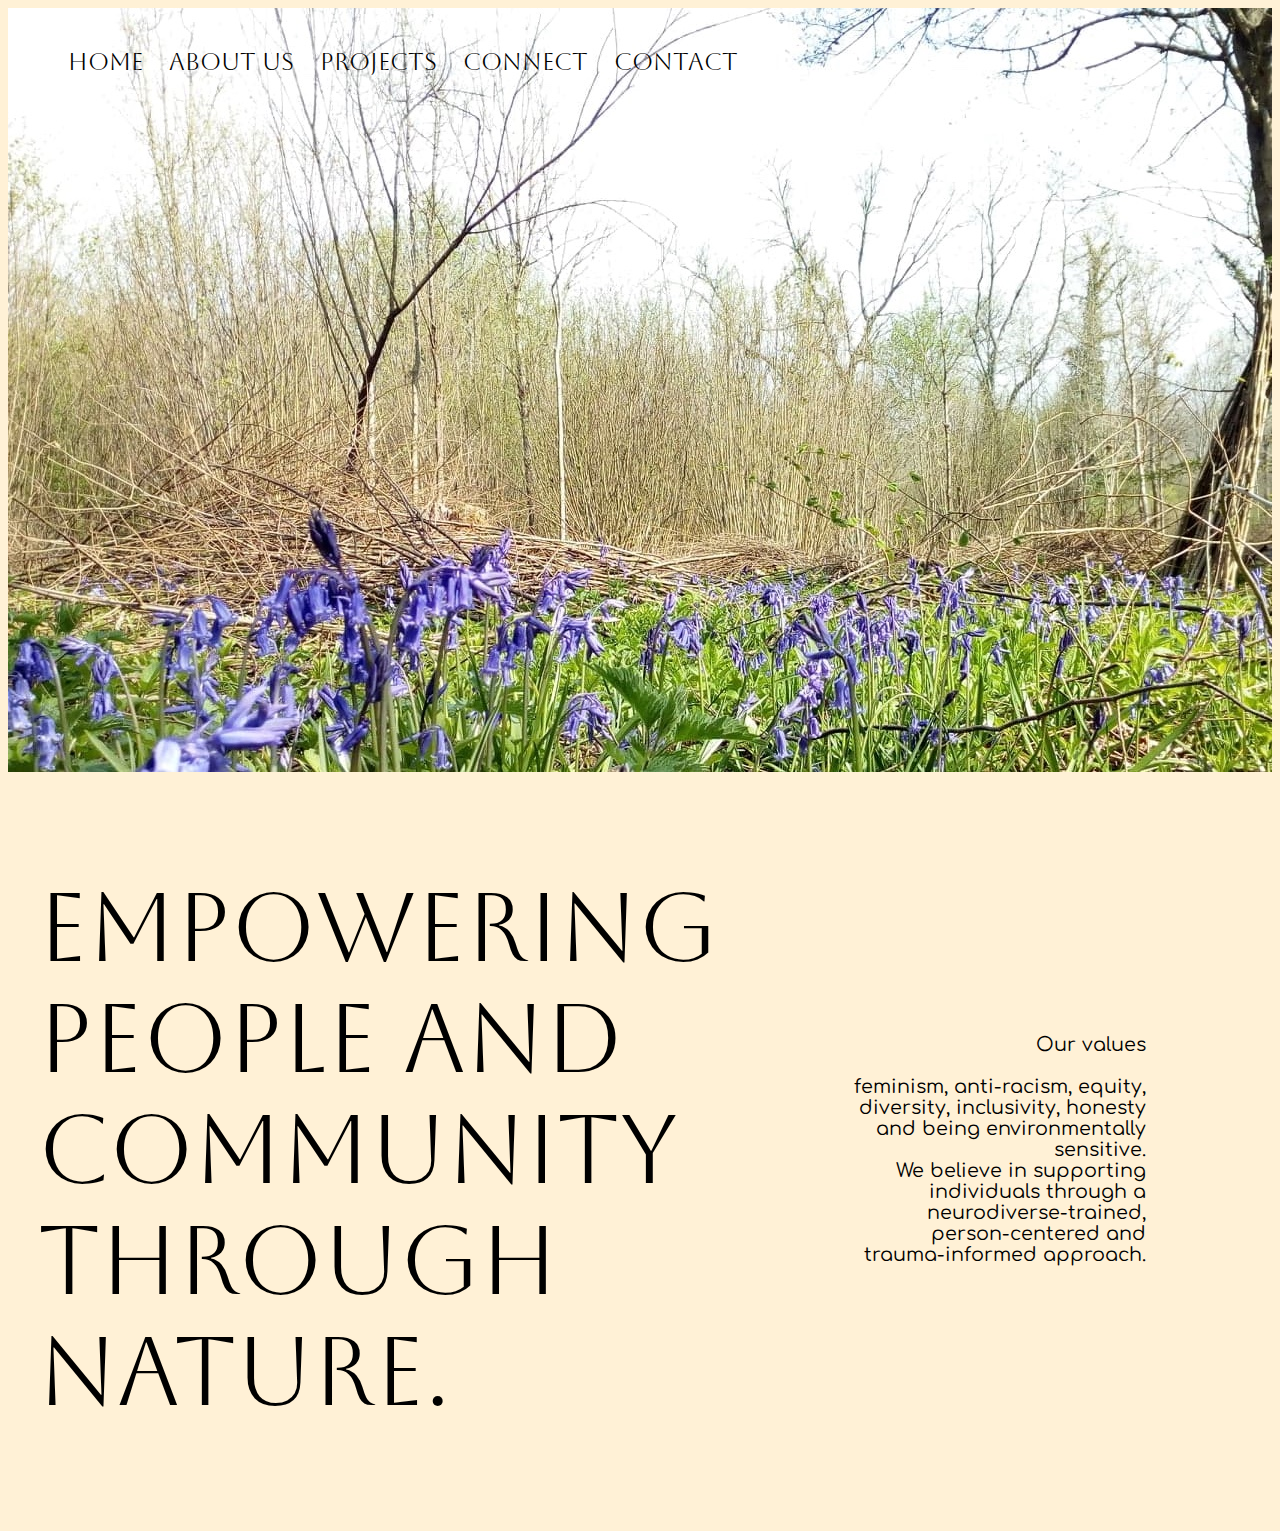
==== index.html @ cedff798 "Finished most of front page" ====
<!DOCTYPE html>
<html lang="en">

<head>
    <meta charset="UTF-8">
    <meta http-equiv="X-UA-Compatible" content="IE=edge">
    <meta name="viewport" content="width=device-width, initial-scale=1.0">
    <link rel="stylesheet" type="text/css" href="resources/style.css">
    <title>NurtureWild - Insert something here</title>

    <link rel="preconnect" href="https://fonts.googleapis.com">
    <link rel="preconnect" href="https://fonts.gstatic.com" crossorigin>
    <link href="https://fonts.googleapis.com/css2?family=Aboreto&family=Comfortaa:wght@700&display=swap"
        rel="stylesheet">
</head>

<body>

    <header>
        <!-- <h2>Nature Wild CIC</h2> -->
    </header>

    <header class="mainimg">

        <img src="resources/images/banner.jpg" alt="NurtureWild" />
        <!-- <div class="hometext">NurtureWild CIC</div> -->
        <nav class="navbar">

            <ul>
                <li>Home</li>
                <li>About Us</li>
                <li>Projects</li>
                <li>Connect</li>
                <li>Contact</li>
            </ul>

        </nav>



    </header>


    <div class="content">

        <section class="statement">
            <p>Empowering people and community through nature.</p>


        </section>



        <section class="values">

            <!-- <img src="resources/images/croppedtin.jpg" alt="NurtureWild" /> -->


            <p>

                Our values<br><br> feminism, anti-racism, equity, diversity, inclusivity, honesty
                and being
                environmentally sensitive.
                <br>We believe in supporting individuals through a neurodiverse-trained, person-centered and
                trauma-informed
                approach.
            </p>

            <!-- <p>
                NurtureWild is a newly developed CIC that was established in November 2021 due to noticing a growing
                need to
                link people to nature and a lack of services that support mental health and wellbeing. The Covid 19
                pandemic
                enhanced a lot of the issues that we were already observing and so we decided to take action.
            </p>

            <p>
                At NurtureWild, our vision is to tackle the issues that affect individuals, communities and the natural
                environment. We are determined to address these through facilitating connection to the natural world,
                integrating the sharing and learning of land skills and heritage crafts with wellbeing to motivate
                reciprocal
                work which benefits people and their environment.
                At the moment, we are working on our local community in the Bristol, South Gloucestershire and
                Gloucestershire
                areas.
            </p> -->


        </section>

    </div>

    <!-- <section>
        <h1>Testimonials</h1>
        <div class="testimonial-container">
            <div class="testimonial">
                <img src="resources/images/img-placeholder.png" alt="">
                <h3>Testimony 1</h3>
                <p>Lorem ipsum dolor sit, amet consectetur adipisicing elit. Modi deserunt earum nesciunt perferendis
                    harum ducimus ex vel maiores ullam repellendus, perspiciatis placeat eos error repudiandae omnis
                    rerum dignissimos quod reiciendis.
                </p>
            </div>
            <div class="testimonial">
                <img src="resources/images/img-placeholder.png" alt="">
                <h3>Testimony 2</h3>
                <p>Lorem ipsum dolor sit amet consectetur adipisicing elit. Aliquam sint amet quasi expedita enim. Totam
                    tempora laboriosam eveniet quos? Molestiae recusandae repellat, ullam nisi doloremque debitis
                    dolorum similique explicabo est.</p>
            </div>
            <div class="testimonial">
                <img src="resources/images/img-placeholder.png" alt="">
                <h3>Testimony 3</h3>
                <p>Lorem ipsum dolor sit amet consectetur adipisicing elit. Facilis ratione aspernatur excepturi
                    mollitia sunt deleniti deserunt, incidunt corrupti sequi dolorem magni aliquid voluptatem eius nam
                    accusantium explicabo assumenda praesentium repellendus.</p>
            </div>
        </div>

        <h1>Find out More</h1>

    </section> -->


    <!-- <footer class="mainimg">

        <img src="resources/images/placeholder-banner.jpg" alt="NurtureWild" />


    </footer> -->

</body>

</html>
---- resources/style.css ----
.navbar {
    float: right;
}

body {
    background-color: #FFF1D6;
}

ul {
    list-style-type: none;
    margin: 0;
    padding: 0;
}

li {
    display: inline;
    padding-inline: 10px;
}

.mainimg {
    position: relative;
    text-align: center;
    overflow: hidden;
}

.mainimg img {}

.mainimg .navbar {
    position: absolute;
    top: 40px;
    left: 50px;
    font-size: 1.5em;
    font-family: 'Aboreto', cursive;


}

.mainimg .hometext {
    position: absolute;
    bottom: 260px;
    left: 200px;
    font-size: 6.5em;
}

.content {
    display: flex;
}

.statement {
    font-size: 6em;
    /* background: #C46559; */
    width: 100%;
    display: flex;
    justify-content: center;
    align-content: center;
    font-family: 'Aboreto', cursive;
    padding-left: 30px;
}


.values {
    font-size: 1.2em;
    /* background: #C46559; */
    width: 100%;
    display: flex;
    justify-content: center;
    align-items: center;
    padding-left: 10%;
    padding-right: 10%;
    text-align: right;
    font-family: 'Comfortaa', cursive;
}

.values img {
    width: 100%;
}

.values .p {}

.project-container {
    display: flex;
    flex-wrap: wrap;
    justify-content: center;
}

.project img {
    width: 300px;
    height: 400px;
}

.project {
    text-align: center;
    flex-direction: column;
    align-items: center;
    width: 400px;
    height: 650px;
    padding: 20px;
}


.testimonial-container {
    display: flex;
    flex-wrap: wrap;
    justify-content: center;
}

.testimonial img {
    width: 300px;
    height: 400px;
}

.testimonial {
    text-align: center;
    flex-direction: column;
    align-items: center;
    width: 400px;
    height: 650px;
    padding: 20px;
}
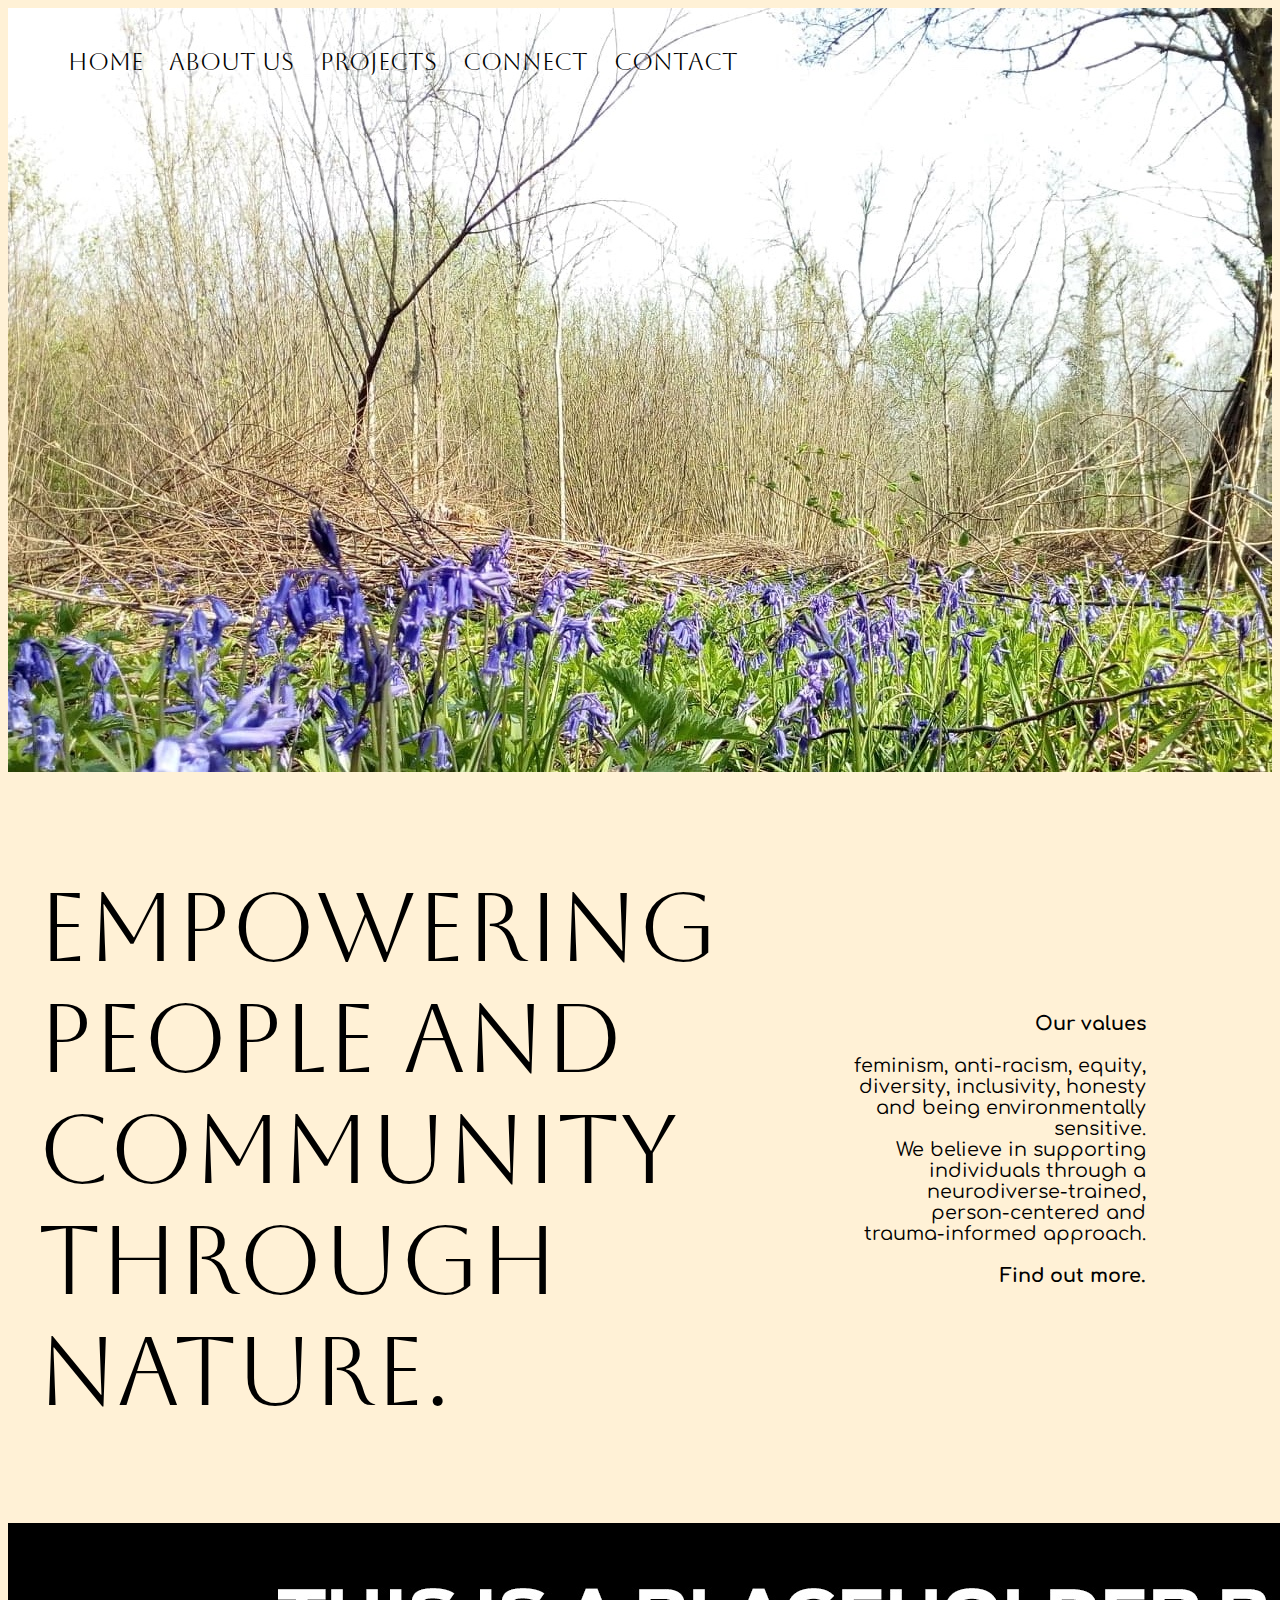
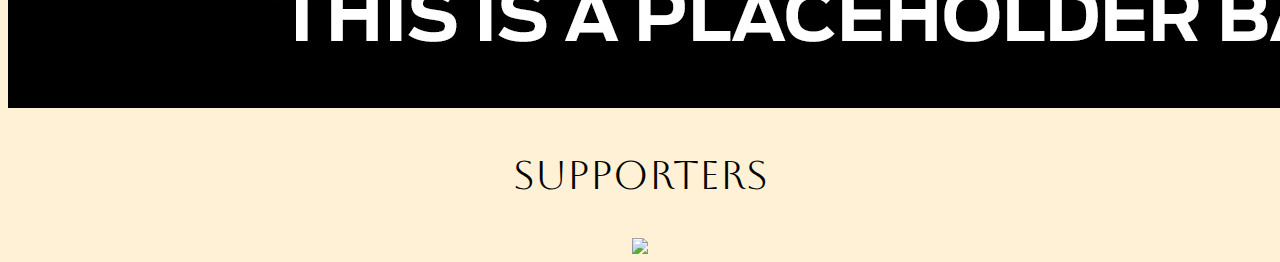
==== commit 23108785: "working with alicia at hers push1" ====
--- a/index.html
+++ b/index.html
@@ -58,12 +58,15 @@
 
             <p>
 
-                Our values<br><br> feminism, anti-racism, equity, diversity, inclusivity, honesty
+                <b>Our values</b>
+                <br><br> feminism, anti-racism, equity, diversity, inclusivity, honesty
                 and being
                 environmentally sensitive.
                 <br>We believe in supporting individuals through a neurodiverse-trained, person-centered and
                 trauma-informed
                 approach.
+
+                <br><br><b>Find out more.</b>
             </p>
 
             <!-- <p>
@@ -89,6 +92,22 @@
         </section>
 
     </div>
+
+    <section class="lowerimg">
+        <img src="resources/images/placeholder-banner.jpg" />
+
+    </section>
+
+    <section class="supporters">
+        <p>Supporters</p>
+
+        <div class="supporters-container">
+            <img src="resources/images/digital-white-background.png" />
+        </div>
+
+    </section>
+
+    <footer></footer>
 
     <!-- <section>
         <h1>Testimonials</h1>
--- a/resources/style.css
+++ b/resources/style.css
@@ -1,18 +1,19 @@
 .navbar {
     float: right;
+
 }
 
 body {
     background-color: #FFF1D6;
 }
 
-ul {
+.navbar ul {
     list-style-type: none;
     margin: 0;
     padding: 0;
 }
 
-li {
+.navbar li {
     display: inline;
     padding-inline: 10px;
 }
@@ -71,6 +72,40 @@
     font-family: 'Comfortaa', cursive;
 }
 
+.statement-alt {
+    font-size: 6em;
+    /* background: #C46559; */
+    width: 100%;
+    display: flex;
+    justify-content: center;
+    align-content: center;
+    font-family: 'Aboreto', cursive;
+    padding-left: 30px;
+}
+
+.values-alt {
+    font-size: 1.2em;
+    /* background: #C46559; */
+    width: 100%;
+    display: flex;
+    justify-content: center;
+    align-items: center;
+    padding-left: 10%;
+    padding-right: 10%;
+    font-family: 'Comfortaa', cursive;
+
+}
+
+.abousus {
+    font-size: 1.2em;
+    /* background: #C46559; */
+    width: 100%;
+    padding-left: 10%;
+    padding-right: 10%;
+    text-align: right;
+    font-family: 'Comfortaa', cursive;
+}
+
 .values img {
     width: 100%;
 }
@@ -116,4 +151,21 @@
     width: 400px;
     height: 650px;
     padding: 20px;
+}
+
+.supporters p {
+    text-align: center;
+    font-size: 2.5em;
+    font-family: 'Aboreto', cursive;
+
+}
+
+.supporters .supporters-container {
+    display: flex;
+    justify-content: center;
+}
+
+.supporters .supporters-container img {
+    max-width: 200px;
+
 }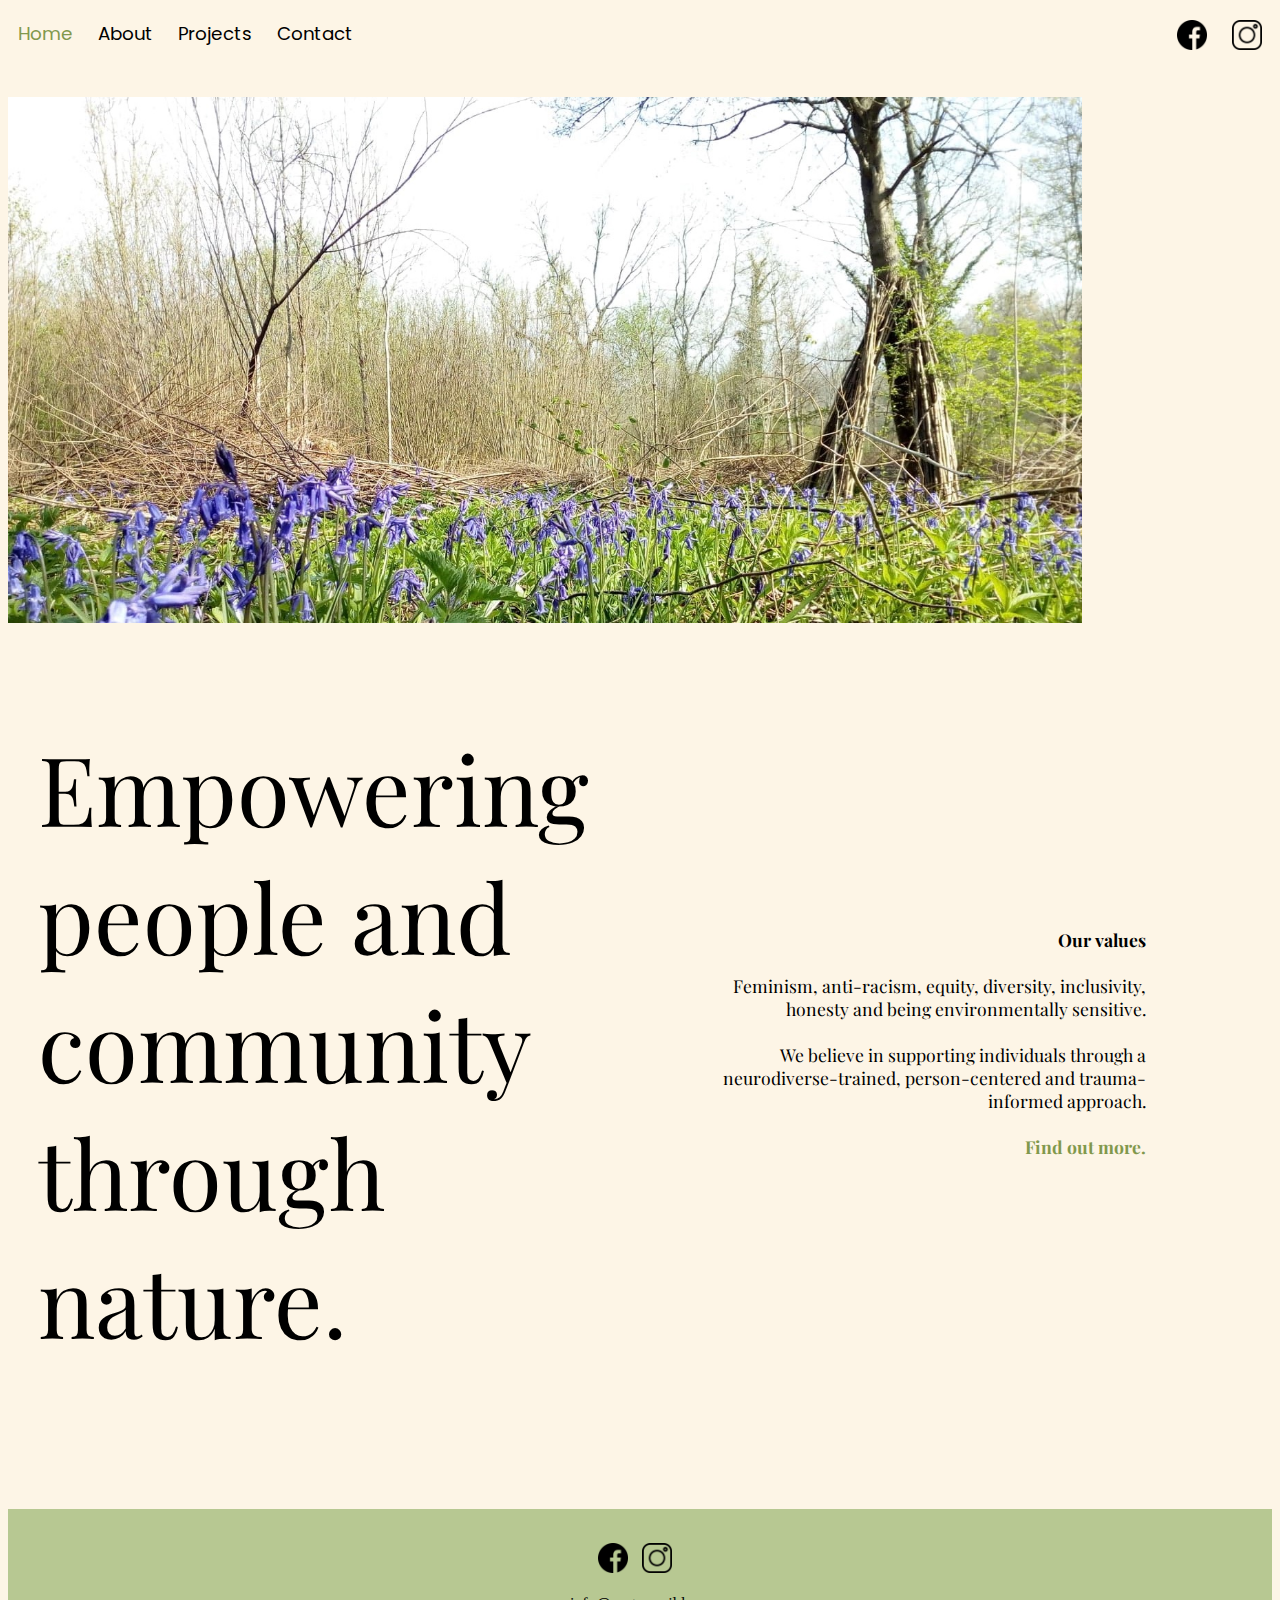
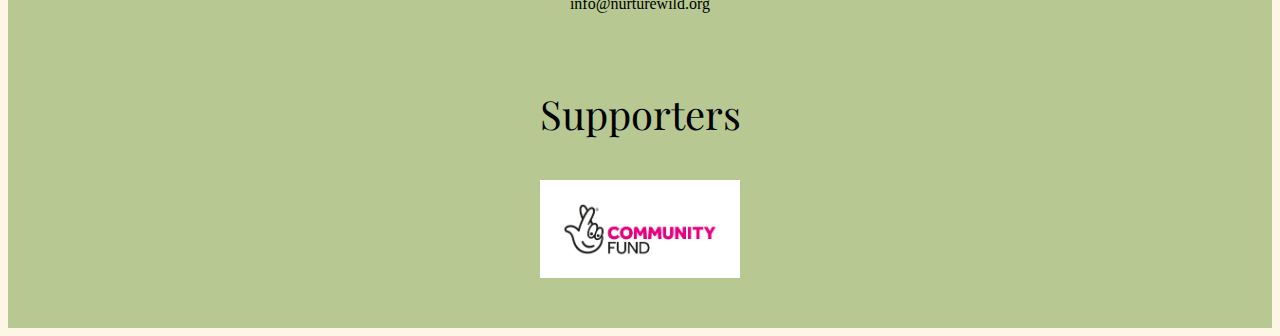
==== commit 167e767c: "push4" ====
--- a/index.html
+++ b/index.html
@@ -10,34 +10,44 @@
 
     <link rel="preconnect" href="https://fonts.googleapis.com">
     <link rel="preconnect" href="https://fonts.gstatic.com" crossorigin>
-    <link href="https://fonts.googleapis.com/css2?family=Aboreto&family=Comfortaa:wght@700&display=swap"
+    <link href="https://fonts.googleapis.com/css2?family=Playfair+Display:wght@500&family=Poppins:wght@100&display=swap"
         rel="stylesheet">
+
 </head>
 
 <body>
 
     <header>
-        <!-- <h2>Nature Wild CIC</h2> -->
-    </header>
 
-    <header class="mainimg">
 
-        <img src="resources/images/banner.jpg" alt="NurtureWild" />
-        <!-- <div class="hometext">NurtureWild CIC</div> -->
         <nav class="navbar">
 
-            <ul>
-                <li>Home</li>
-                <li>About Us</li>
-                <li>Projects</li>
-                <li>Connect</li>
-                <li>Contact</li>
+            <ul class="navright">
+                <li>
+                    <a href=index.html style="color: #81984C;">Home</a>
+                </li>
+                <li><a href=about.html>About</a></li>
+                <li><a href=projects.html>Projects</a></li>
+                <li><a href=contact.html>Contact</a></li>
+            </ul>
+
+            <ul class="connectButtons">
+                <li><a href="https://www.facebook.com/nurturewildcic"><img src="resources/images/facebook.png"></a></li>
+                <li><a href="https://www.facebook.com/nurturewildcic"><img src="resources/images/instagram.png"></a>
+                </li>
+
             </ul>
 
         </nav>
 
+        <span class="mainimg">
+
+            <img src="resources/images/banner.jpg" alt="NurtureWild" style="height: initial; margin-top: 50px;" />
+            <!-- <div class="hometext">NurtureWild CIC</div> -->
 
 
+
+        </span>
     </header>
 
 
@@ -53,100 +63,64 @@
 
         <section class="values">
 
-            <!-- <img src="resources/images/croppedtin.jpg" alt="NurtureWild" /> -->
 
 
             <p>
 
                 <b>Our values</b>
-                <br><br> feminism, anti-racism, equity, diversity, inclusivity, honesty
+                <br><br> Feminism, anti-racism, equity, diversity, inclusivity, honesty
                 and being
-                environmentally sensitive.
+                environmentally sensitive.<br>
                 <br>We believe in supporting individuals through a neurodiverse-trained, person-centered and
                 trauma-informed
                 approach.
 
-                <br><br><b>Find out more.</b>
+                <br><br><b><a href="about.html" style="text-decoration: none; color: #81984C">Find out more.</a></b>
             </p>
 
-            <!-- <p>
-                NurtureWild is a newly developed CIC that was established in November 2021 due to noticing a growing
-                need to
-                link people to nature and a lack of services that support mental health and wellbeing. The Covid 19
-                pandemic
-                enhanced a lot of the issues that we were already observing and so we decided to take action.
-            </p>
 
-            <p>
-                At NurtureWild, our vision is to tackle the issues that affect individuals, communities and the natural
-                environment. We are determined to address these through facilitating connection to the natural world,
-                integrating the sharing and learning of land skills and heritage crafts with wellbeing to motivate
-                reciprocal
-                work which benefits people and their environment.
-                At the moment, we are working on our local community in the Bristol, South Gloucestershire and
-                Gloucestershire
-                areas.
-            </p> -->
 
 
         </section>
 
     </div>
 
-    <section class="lowerimg">
-        <img src="resources/images/placeholder-banner.jpg" />
-
-    </section>
-
-    <section class="supporters">
-        <p>Supporters</p>
-
-        <div class="supporters-container">
-            <img src="resources/images/digital-white-background.png" />
-        </div>
-
-    </section>
-
-    <footer></footer>
-
-    <!-- <section>
-        <h1>Testimonials</h1>
-        <div class="testimonial-container">
-            <div class="testimonial">
-                <img src="resources/images/img-placeholder.png" alt="">
-                <h3>Testimony 1</h3>
-                <p>Lorem ipsum dolor sit, amet consectetur adipisicing elit. Modi deserunt earum nesciunt perferendis
-                    harum ducimus ex vel maiores ullam repellendus, perspiciatis placeat eos error repudiandae omnis
-                    rerum dignissimos quod reiciendis.
-                </p>
-            </div>
-            <div class="testimonial">
-                <img src="resources/images/img-placeholder.png" alt="">
-                <h3>Testimony 2</h3>
-                <p>Lorem ipsum dolor sit amet consectetur adipisicing elit. Aliquam sint amet quasi expedita enim. Totam
-                    tempora laboriosam eveniet quos? Molestiae recusandae repellat, ullam nisi doloremque debitis
-                    dolorum similique explicabo est.</p>
-            </div>
-            <div class="testimonial">
-                <img src="resources/images/img-placeholder.png" alt="">
-                <h3>Testimony 3</h3>
-                <p>Lorem ipsum dolor sit amet consectetur adipisicing elit. Facilis ratione aspernatur excepturi
-                    mollitia sunt deleniti deserunt, incidunt corrupti sequi dolorem magni aliquid voluptatem eius nam
-                    accusantium explicabo assumenda praesentium repellendus.</p>
-            </div>
-        </div>
-
-        <h1>Find out More</h1>
-
-    </section> -->
 
 
-    <!-- <footer class="mainimg">
+    <footer>
 
-        <img src="resources/images/placeholder-banner.jpg" alt="NurtureWild" />
+        <!-- <section class="lowerimg">
+            <img src="resources/images/bottombanner.jpg" />
+
+        </section> -->
+
+        <section class="bottomButtons">
+            <ul>
+                <li><a href="https://www.facebook.com/nurturewildcic"><img src="resources/images/facebook.png"></a></li>
+                <li><a href="https://www.facebook.com/nurturewildcic"><img src="resources/images/instagram.png"></a>
+                </li><br><br>
+                <li>info@nurturewild.org</li>
+
+            </ul>
+
+        </section>
 
 
-    </footer> -->
+        <section class="supporters">
+            <p>Supporters</p>
+
+            <div class="supporters-container">
+                <img src="resources/images/digital-white-background.png" />
+            </div>
+
+        </section>
+
+
+
+    </footer>
+
+
+
 
 </body>
 
--- a/resources/style.css
+++ b/resources/style.css
@@ -1,16 +1,35 @@
-.navbar {
-    float: right;
-
+h1 {
+    font-size: 7em;
+    /* background: #C46559; */
+    font-family: 'Playfair Display', serif;
+    text-align: center;
+
+}
+
+h3 {
+    font-size: 2em;
+}
+
+ul {
+    padding: 0%;
 }
 
 body {
-    background-color: #FFF1D6;
-}
+    background-color: oldlace;
+}
+
+a {
+    color: black;
+    text-decoration: none;
+}
+
+
 
 .navbar ul {
     list-style-type: none;
     margin: 0;
     padding: 0;
+    overflow: hidden
 }
 
 .navbar li {
@@ -18,22 +37,67 @@
     padding-inline: 10px;
 }
 
+.bottomButtons {
+    list-style-type: none;
+    margin: 0;
+    padding: 0;
+    overflow: hidden;
+    display: inline;
+    padding-inline: 10px;
+    text-align: center;
+}
+
+.bottomButtons img {
+    height: 30px;
+    padding-right: 10px;
+    ;
+}
+
+.bottomButtons ul li {
+    display: inline;
+}
+
 .mainimg {
-    position: relative;
     text-align: center;
     overflow: hidden;
 }
 
-.mainimg img {}
-
-.mainimg .navbar {
-    position: absolute;
+.mainimg img {
+    width: 85%;
+}
+
+.lowerimg img {
+    width: 100%;
+    margin-bottom: 30px;
+    ;
+}
+
+.navbar {
     top: 40px;
     left: 50px;
-    font-size: 1.5em;
-    font-family: 'Aboreto', cursive;
-
-
+    font-size: 1.15em;
+    font-family: 'Poppins', sans-serif;
+    margin-top: 20px;
+    margin-bottom: 20px;
+}
+
+.navright {
+    float: left;
+}
+
+.connectButtons {
+    float: right;
+
+}
+
+.connectButtons img {
+    height: 30px;
+}
+
+footer {
+    margin-top: 50px;
+    background-color: #B7C892;
+    padding-bottom: 50px
 }
 
 .mainimg .hometext {
@@ -45,6 +109,7 @@
 
 .content {
     display: flex;
+    margin-bottom: 50px;
 }
 
 .statement {
@@ -54,13 +119,13 @@
     display: flex;
     justify-content: center;
     align-content: center;
-    font-family: 'Aboreto', cursive;
+    font-family: 'Playfair Display', serif;
     padding-left: 30px;
 }
 
 
 .values {
-    font-size: 1.2em;
+    font-size: 1.1em;
     /* background: #C46559; */
     width: 100%;
     display: flex;
@@ -69,7 +134,7 @@
     padding-left: 10%;
     padding-right: 10%;
     text-align: right;
-    font-family: 'Comfortaa', cursive;
+    font-family: 'Playfair Display', serif;
 }
 
 .statement-alt {
@@ -79,12 +144,12 @@
     display: flex;
     justify-content: center;
     align-content: center;
-    font-family: 'Aboreto', cursive;
+    font-family: 'Playfair Display', serif;
     padding-left: 30px;
 }
 
 .values-alt {
-    font-size: 1.2em;
+    font-size: 1.1em;
     /* background: #C46559; */
     width: 100%;
     display: flex;
@@ -92,8 +157,7 @@
     align-items: center;
     padding-left: 10%;
     padding-right: 10%;
-    font-family: 'Comfortaa', cursive;
-
+    font-family: 'Playfair Display', serif;
 }
 
 .abousus {
@@ -103,7 +167,7 @@
     padding-left: 10%;
     padding-right: 10%;
     text-align: right;
-    font-family: 'Comfortaa', cursive;
+    font-family: 'Playfair Display', serif;
 }
 
 .values img {
@@ -119,8 +183,8 @@
 }
 
 .project img {
-    width: 300px;
-    height: 400px;
+    width: 280px;
+    height: 350px;
 }
 
 .project {
@@ -130,6 +194,7 @@
     width: 400px;
     height: 650px;
     padding: 20px;
+    font-family: 'Playfair Display', serif;
 }
 
 
@@ -153,10 +218,26 @@
     padding: 20px;
 }
 
+.contact {
+    display: flex;
+    flex-wrap: wrap;
+    justify-content: center;
+}
+
+.contact section {
+    text-align: center;
+    flex-direction: column;
+    align-items: center;
+    width: 400px;
+    font-family: 'Playfair Display', serif;
+    display: flex;
+    justify-content: center;
+}
+
 .supporters p {
     text-align: center;
     font-size: 2.5em;
-    font-family: 'Aboreto', cursive;
+    font-family: 'Playfair Display', serif;
 
 }
 
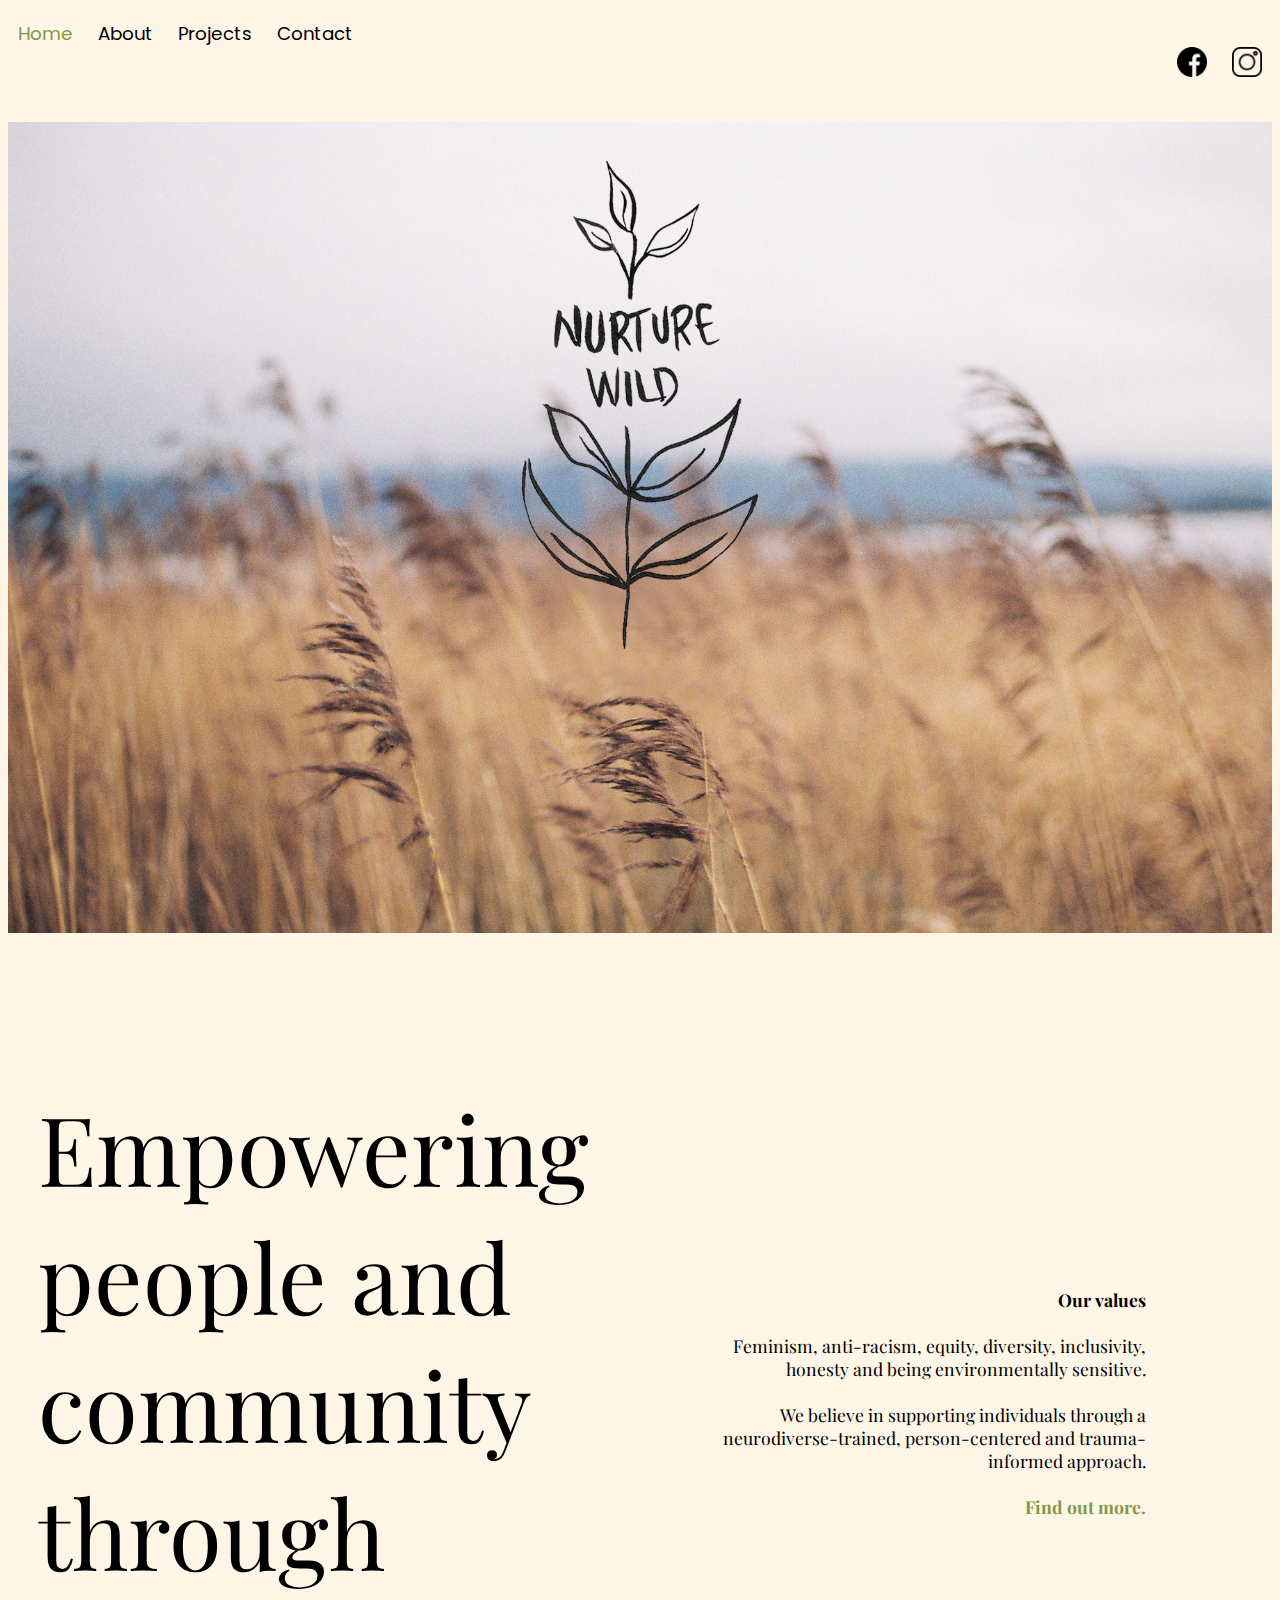
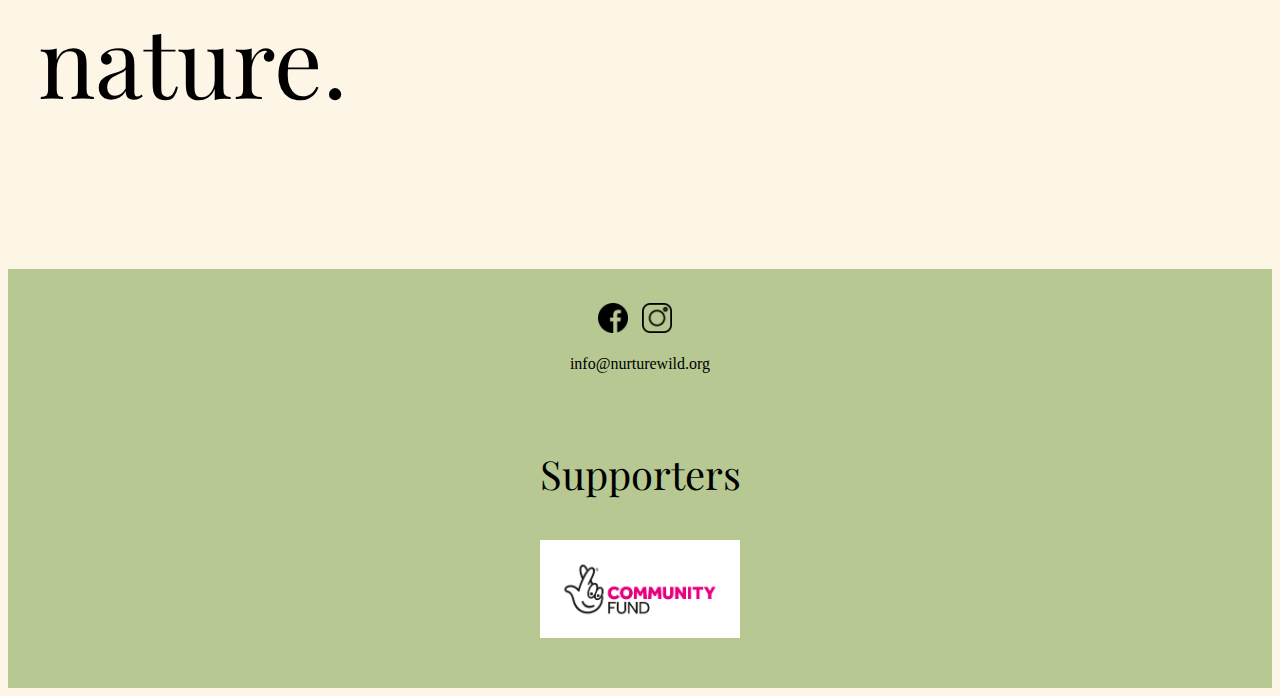
==== commit 5e9e0b77: "adjusted images and added connect buttons on all" ====
--- a/index.html
+++ b/index.html
@@ -18,14 +18,13 @@
 <body>
 
     <header>
+        <!-- <h2>Nature Wild CIC</h2> -->
 
 
         <nav class="navbar">
 
-            <ul class="navright">
-                <li>
-                    <a href=index.html style="color: #81984C;">Home</a>
-                </li>
+            <ul>
+                <li><a href=index.html style="color: #81984C;">Home</a></li>
                 <li><a href=about.html>About</a></li>
                 <li><a href=projects.html>Projects</a></li>
                 <li><a href=contact.html>Contact</a></li>
@@ -40,16 +39,65 @@
 
         </nav>
 
+        <!-- <span class="mainimg">
+
+            <img src="resources/images/banner5.jpg" alt="NurtureWild" />
+
+
+
+        </span> -->
+    </header>
+
+    <h1></h1>
+    <section class="contact">
         <span class="mainimg">
 
-            <img src="resources/images/banner.jpg" alt="NurtureWild" style="height: initial; margin-top: 50px;" />
-            <!-- <div class="hometext">NurtureWild CIC</div> -->
+            <img src="resources/images/1 Ali.jpg" alt="NurtureWild" style="margin-bottom: 50px; width: 100%;" />
 
 
 
         </span>
+
+
+    </section>
+
+
+    <!-- <header>
+
+
+        <nav class="navbar">
+
+            <ul class="navright">
+                <li><a href=index.html>Home</a></li>
+                <li><a href=about.html>About</a></li>
+                <li><a href=projects.html style="color: #81984C;">Projects</a></li>
+                <li><a href=contact.html>Contact</a></li>
+            </ul>
+
+            <ul class="connectButtons">
+                <li><a href="https://www.facebook.com/nurturewildcic"><img src="resources/images/facebook.png"></a></li>
+                <li><a href="https://www.facebook.com/nurturewildcic"><img src="resources/images/instagram.png"></a>
+                </li>
+
+            </ul>
+
+        </nav>
+
     </header>
 
+    <h1>Projects</h1>
+    <section class="contact">
+        <span class="mainimg">
+
+            <img src="resources/images/square5.jpg" alt="NurtureWild" style="margin-bottom: 50px; width: 100%;" />
+
+
+
+        </span>
+
+
+    </section>
+ -->
 
     <div class="content">
 
--- a/resources/style.css
+++ b/resources/style.css
@@ -23,7 +23,9 @@
     text-decoration: none;
 }
 
-
+a:hover {
+    font-weight: bold;
+}
 
 .navbar ul {
     list-style-type: none;
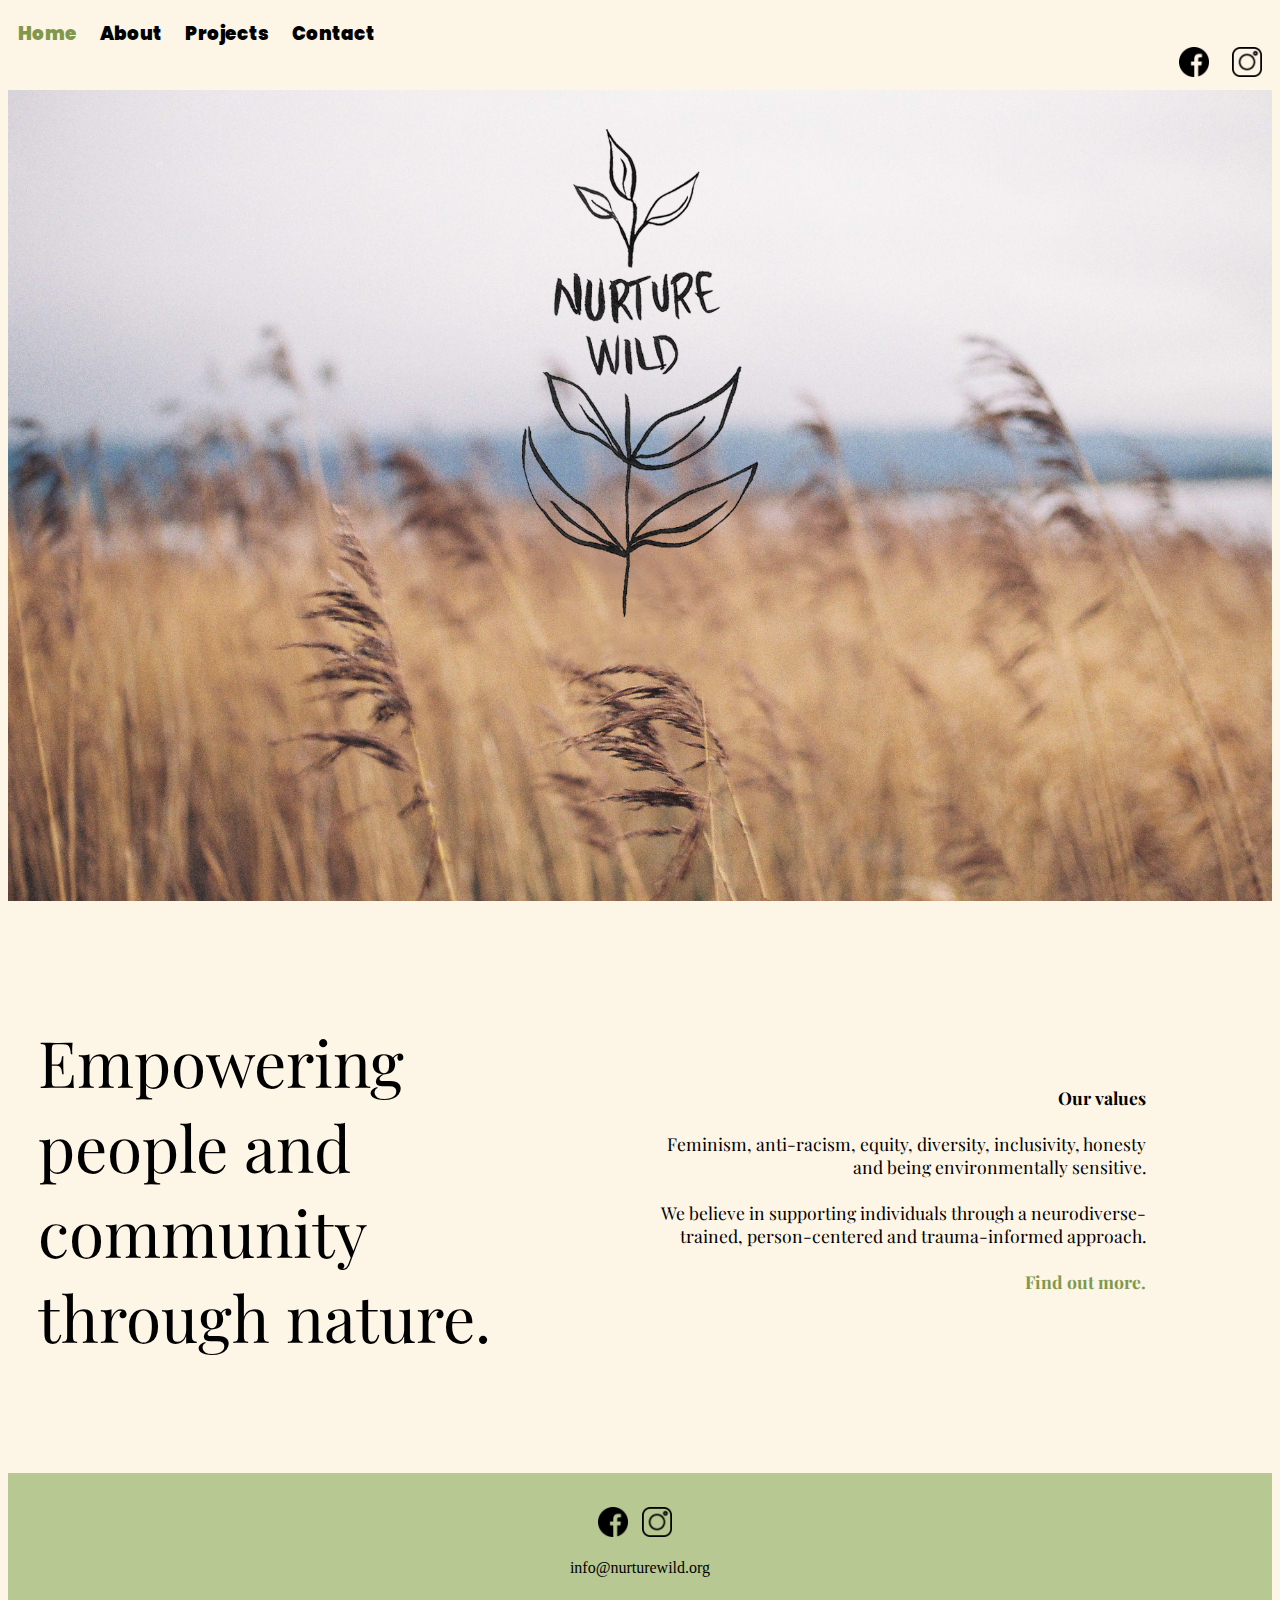
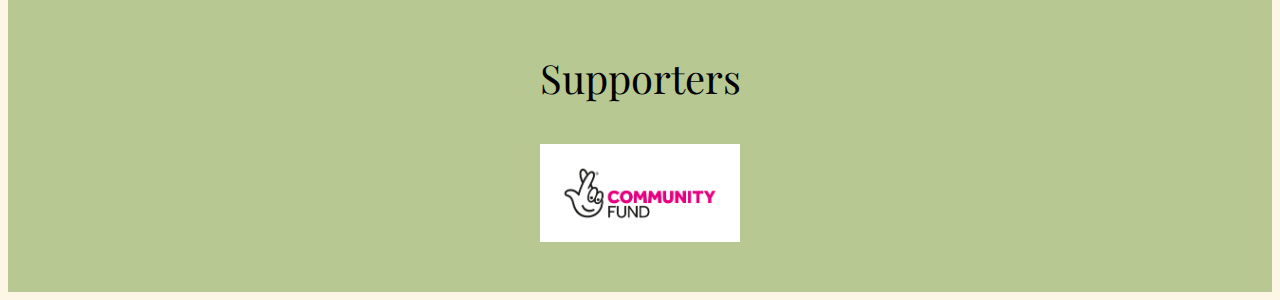
==== commit 1c9c5466: "All good" ====
--- a/index.html
+++ b/index.html
@@ -24,6 +24,7 @@
         <nav class="navbar">
 
             <ul>
+                <!-- <li><img src="resources/images/logo 2 copy.png" /></li> -->
                 <li><a href=index.html style="color: #81984C;">Home</a></li>
                 <li><a href=about.html>About</a></li>
                 <li><a href=projects.html>Projects</a></li>
@@ -31,8 +32,10 @@
             </ul>
 
             <ul class="connectButtons">
-                <li><a href="https://www.facebook.com/nurturewildcic"><img src="resources/images/facebook.png"></a></li>
-                <li><a href="https://www.facebook.com/nurturewildcic"><img src="resources/images/instagram.png"></a>
+                <li><a href="https://www.facebook.com/nurturewildcic" target="_blank" rel="noopener noreferrer"><img
+                            src="resources/images/facebook.png"></a></li>
+                <li><a href="https://www.instagram.com/nurture_wild/" target="_blank" rel="noopener noreferrer"><img
+                            src="resources/images/instagram.png"></a>
                 </li>
 
             </ul>
@@ -144,8 +147,10 @@
 
         <section class="bottomButtons">
             <ul>
-                <li><a href="https://www.facebook.com/nurturewildcic"><img src="resources/images/facebook.png"></a></li>
-                <li><a href="https://www.facebook.com/nurturewildcic"><img src="resources/images/instagram.png"></a>
+                <li><a href="https://www.facebook.com/nurturewildcic" target="_blank" rel="noopener noreferrer"><img
+                            src="resources/images/facebook.png"></a></li>
+                <li><a href="https://www.instagram.com/nurture_wild/" target="_blank" rel="noopener noreferrer"><img
+                            src="resources/images/instagram.png"></a>
                 </li><br><br>
                 <li>info@nurturewild.org</li>
 
--- a/resources/style.css
+++ b/resources/style.css
@@ -1,9 +1,9 @@
 h1 {
-    font-size: 7em;
-    /* background: #C46559; */
-    font-family: 'Playfair Display', serif;
-    text-align: center;
-
+    font-size: 4em;
+    /* background: #C46559; */
+    font-family: 'Playfair Display', serif;
+    text-align: center;
+    font-weight: normal;
 }
 
 h3 {
@@ -78,6 +78,7 @@
     top: 40px;
     left: 50px;
     font-size: 1.15em;
+    font-weight: 900;
     font-family: 'Poppins', sans-serif;
     margin-top: 20px;
     margin-bottom: 20px;
@@ -115,7 +116,7 @@
 }
 
 .statement {
-    font-size: 6em;
+    font-size: 4em;
     /* background: #C46559; */
     width: 100%;
     display: flex;
@@ -140,7 +141,7 @@
 }
 
 .statement-alt {
-    font-size: 6em;
+    font-size: 4em;
     /* background: #C46559; */
     width: 100%;
     display: flex;
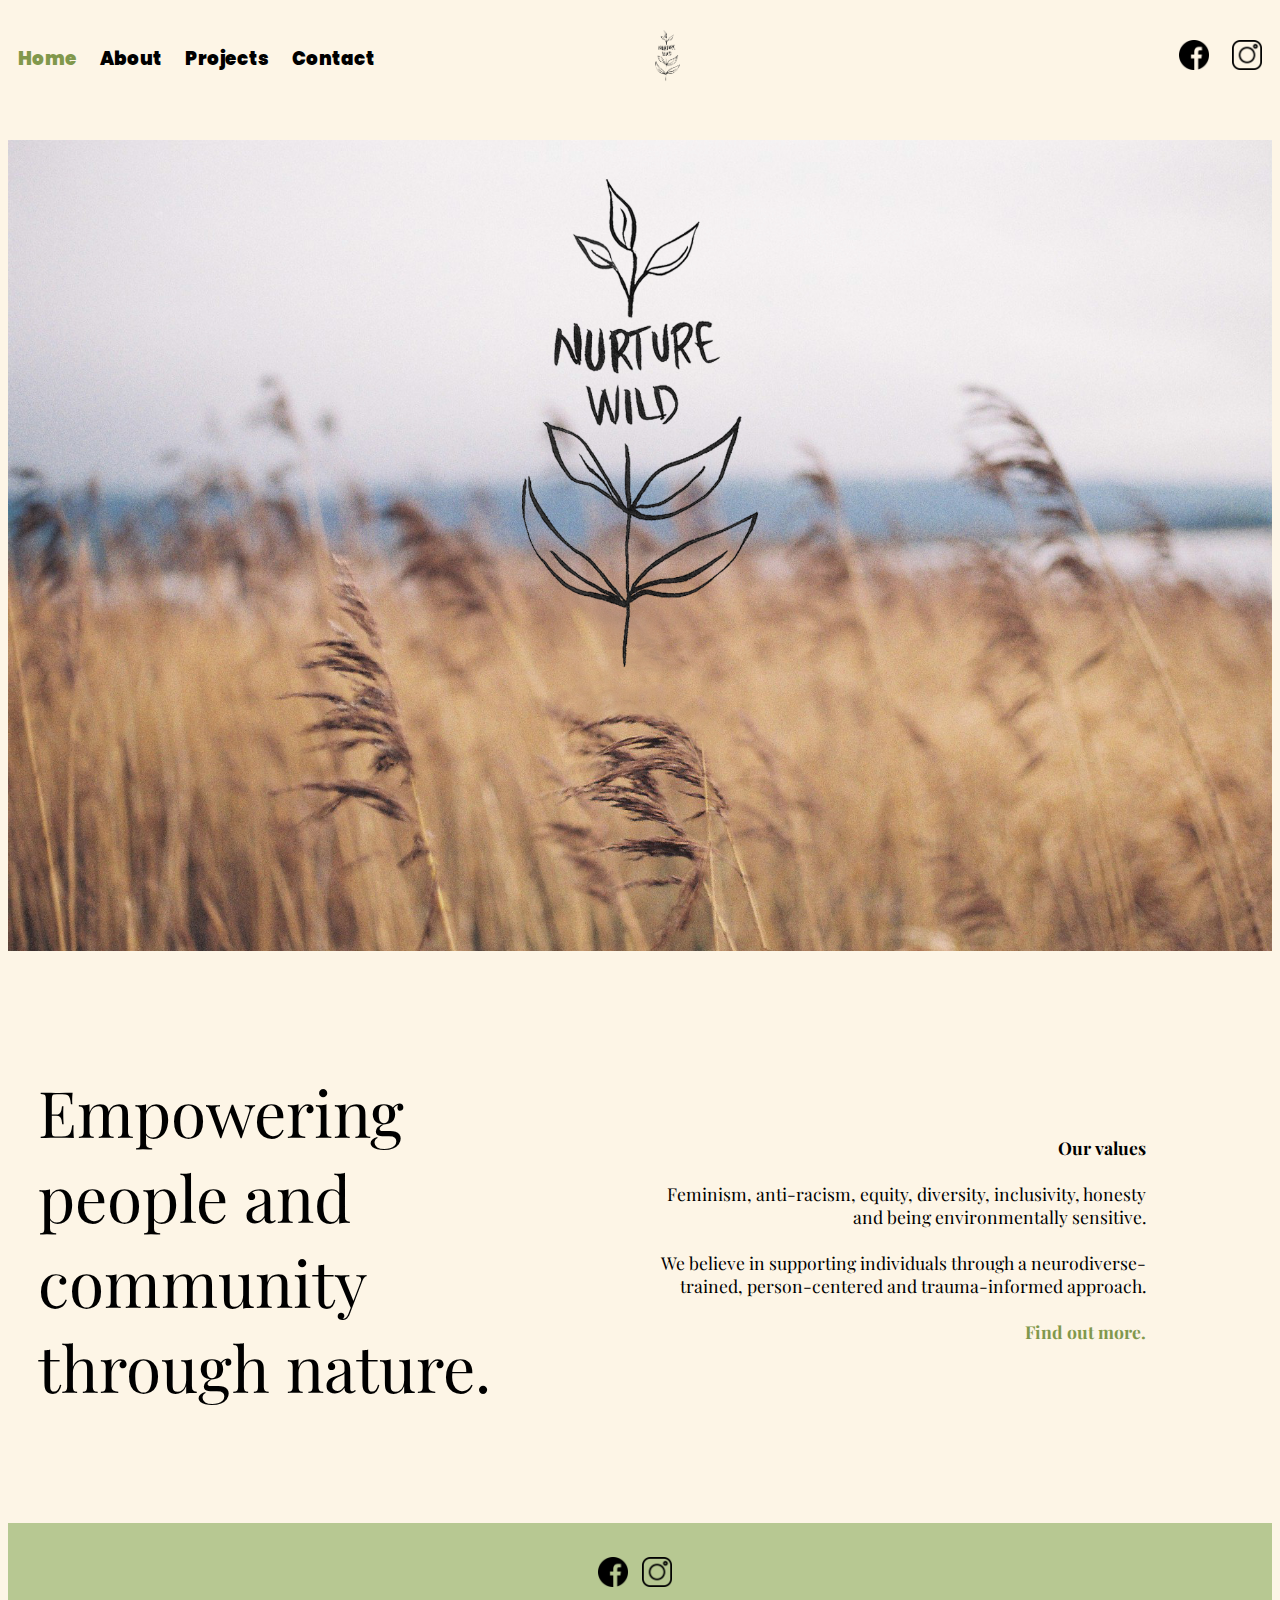
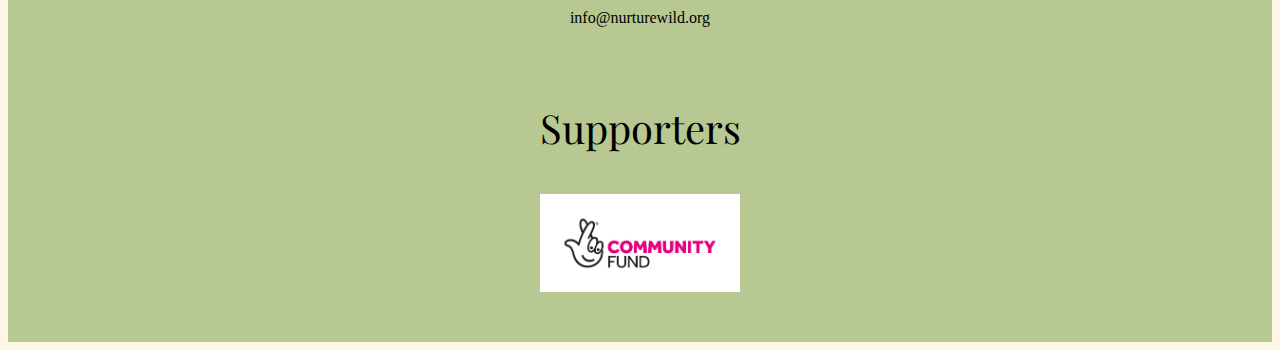
==== commit b7cb66cd: "6 oct 22 1.2" ====
--- a/index.html
+++ b/index.html
@@ -31,7 +31,11 @@
                 <li><a href=contact.html>Contact</a></li>
             </ul>
 
-            <ul class="connectButtons">
+            <ul>
+                <li><img style="height: 70px;" src="resources/images/logo 2 copy.png" /></li>
+            </ul>
+
+            <ul class="connectButtons" style="margin-left: 220px;">
                 <li><a href="https://www.facebook.com/nurturewildcic" target="_blank" rel="noopener noreferrer"><img
                             src="resources/images/facebook.png"></a></li>
                 <li><a href="https://www.instagram.com/nurture_wild/" target="_blank" rel="noopener noreferrer"><img
--- a/resources/style.css
+++ b/resources/style.css
@@ -82,6 +82,9 @@
     font-family: 'Poppins', sans-serif;
     margin-top: 20px;
     margin-bottom: 20px;
+    display: flex;
+    justify-content: space-between;
+    align-items: center;
 }
 
 .navright {
@@ -90,6 +93,7 @@
 
 .connectButtons {
     float: right;
+    margin-left: 250px;
 
 }
 
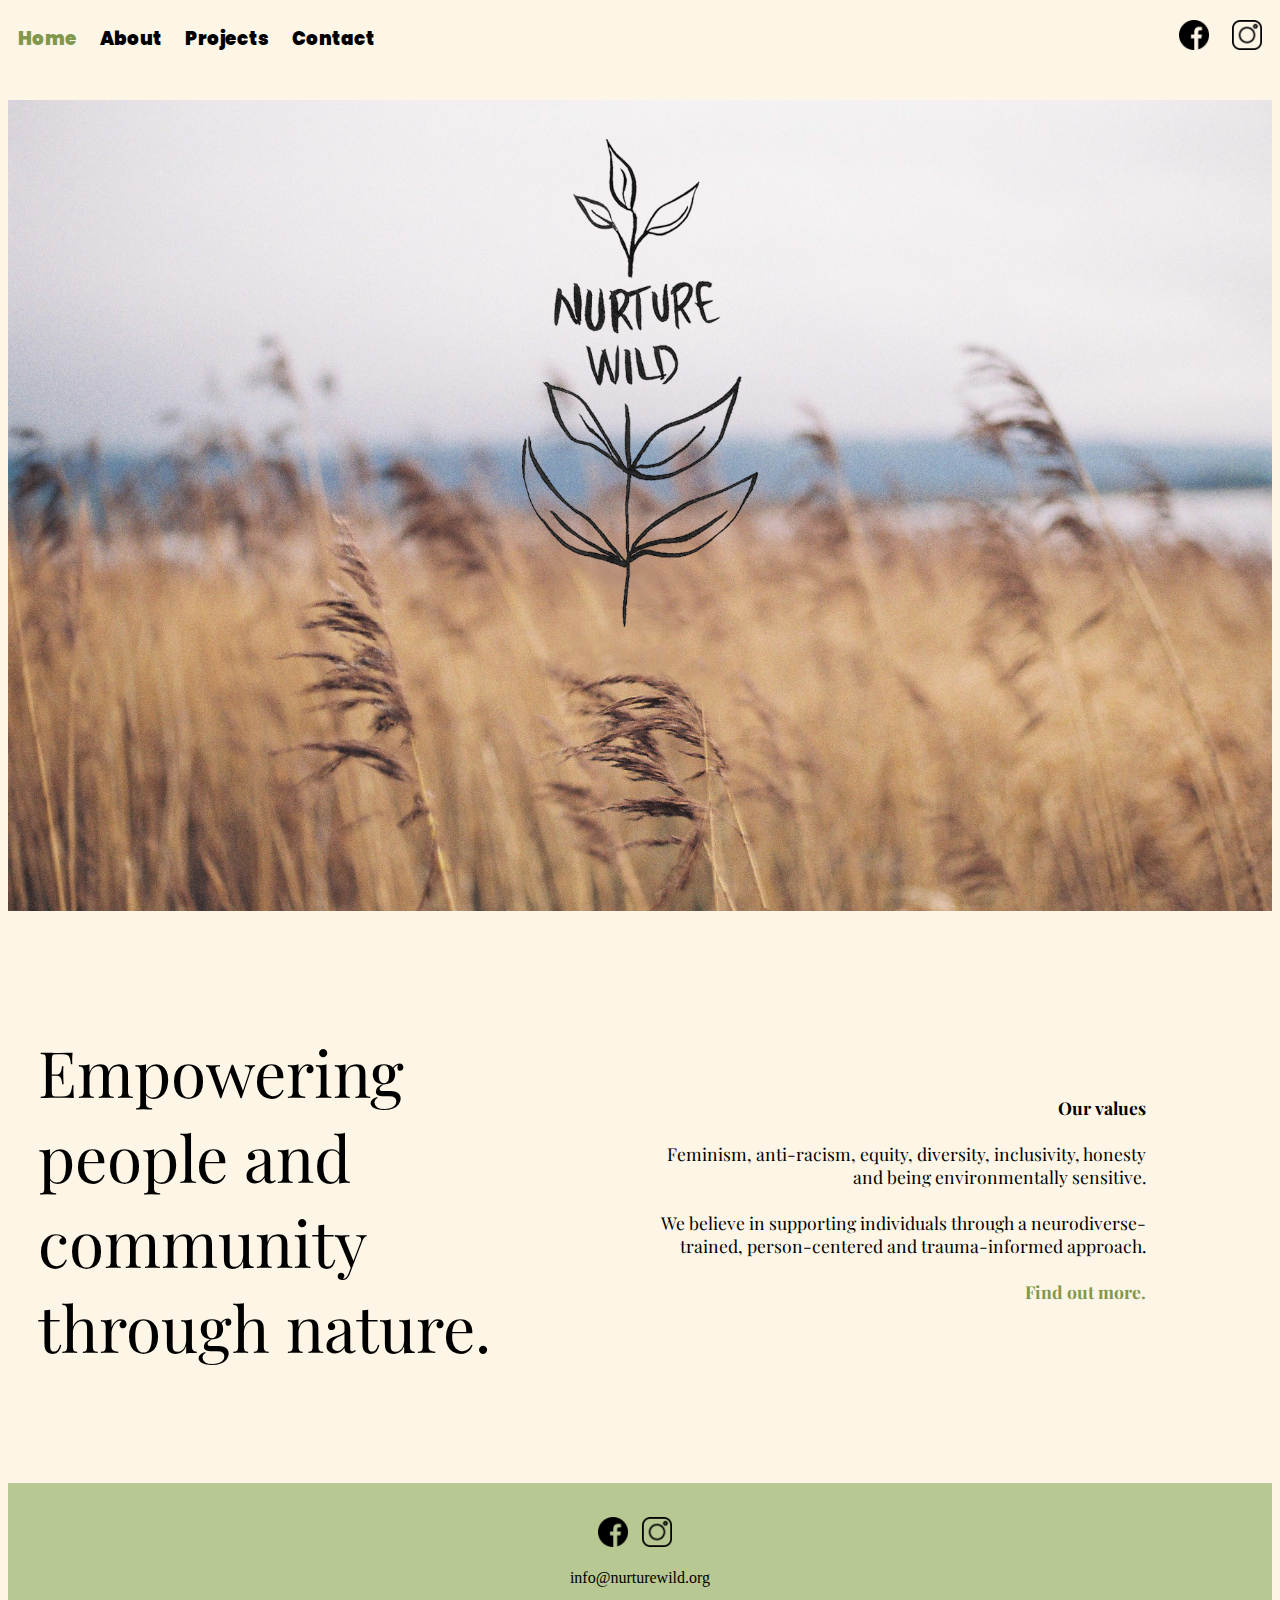
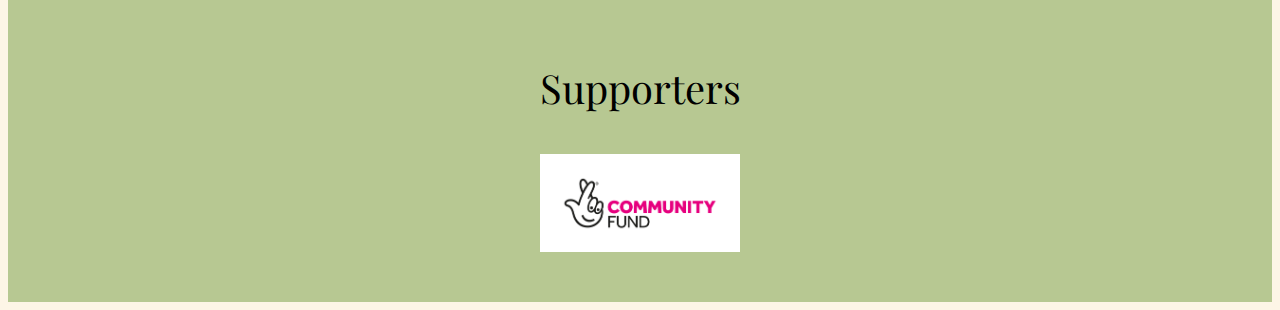
==== commit 3368fb72: "removeLogo" ====
--- a/index.html
+++ b/index.html
@@ -31,9 +31,9 @@
                 <li><a href=contact.html>Contact</a></li>
             </ul>
 
-            <ul>
+            <!-- <ul>
                 <li><img style="height: 70px;" src="resources/images/logo 2 copy.png" /></li>
-            </ul>
+            </ul> -->
 
             <ul class="connectButtons" style="margin-left: 220px;">
                 <li><a href="https://www.facebook.com/nurturewildcic" target="_blank" rel="noopener noreferrer"><img
